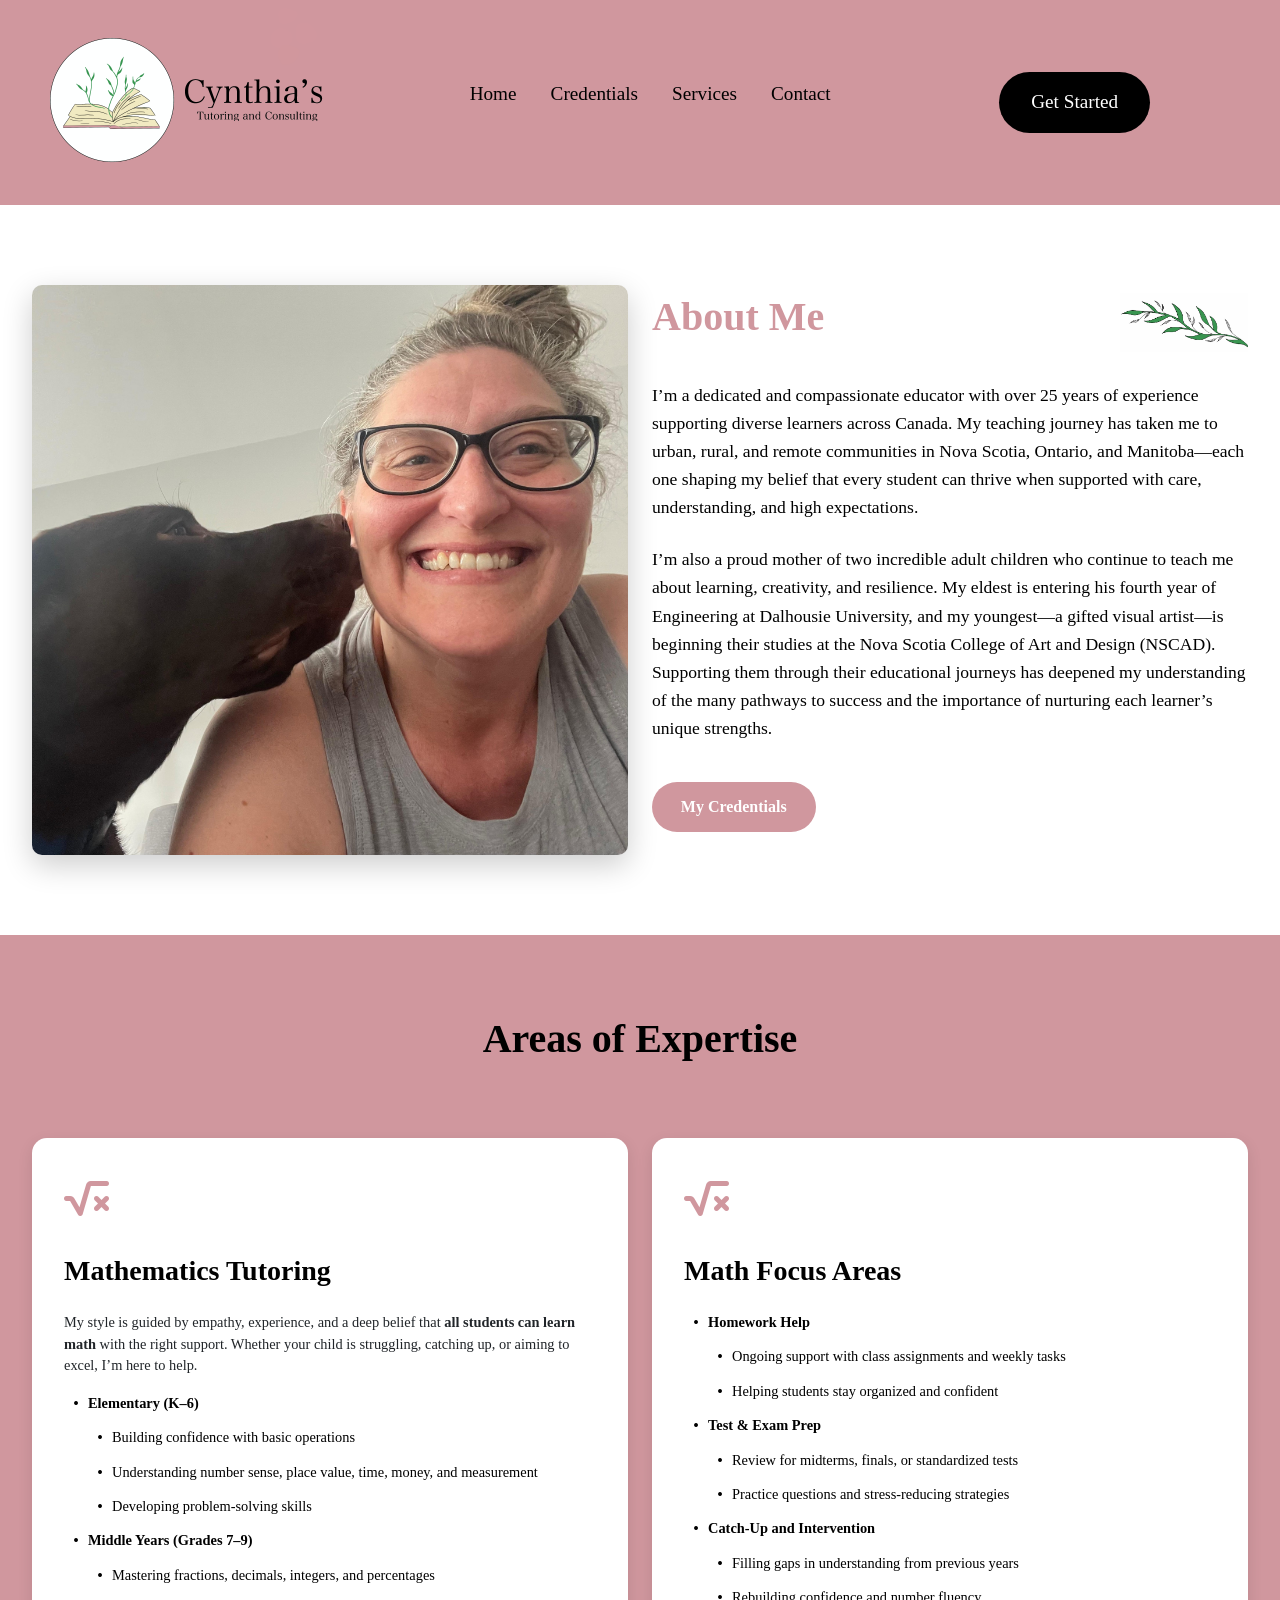
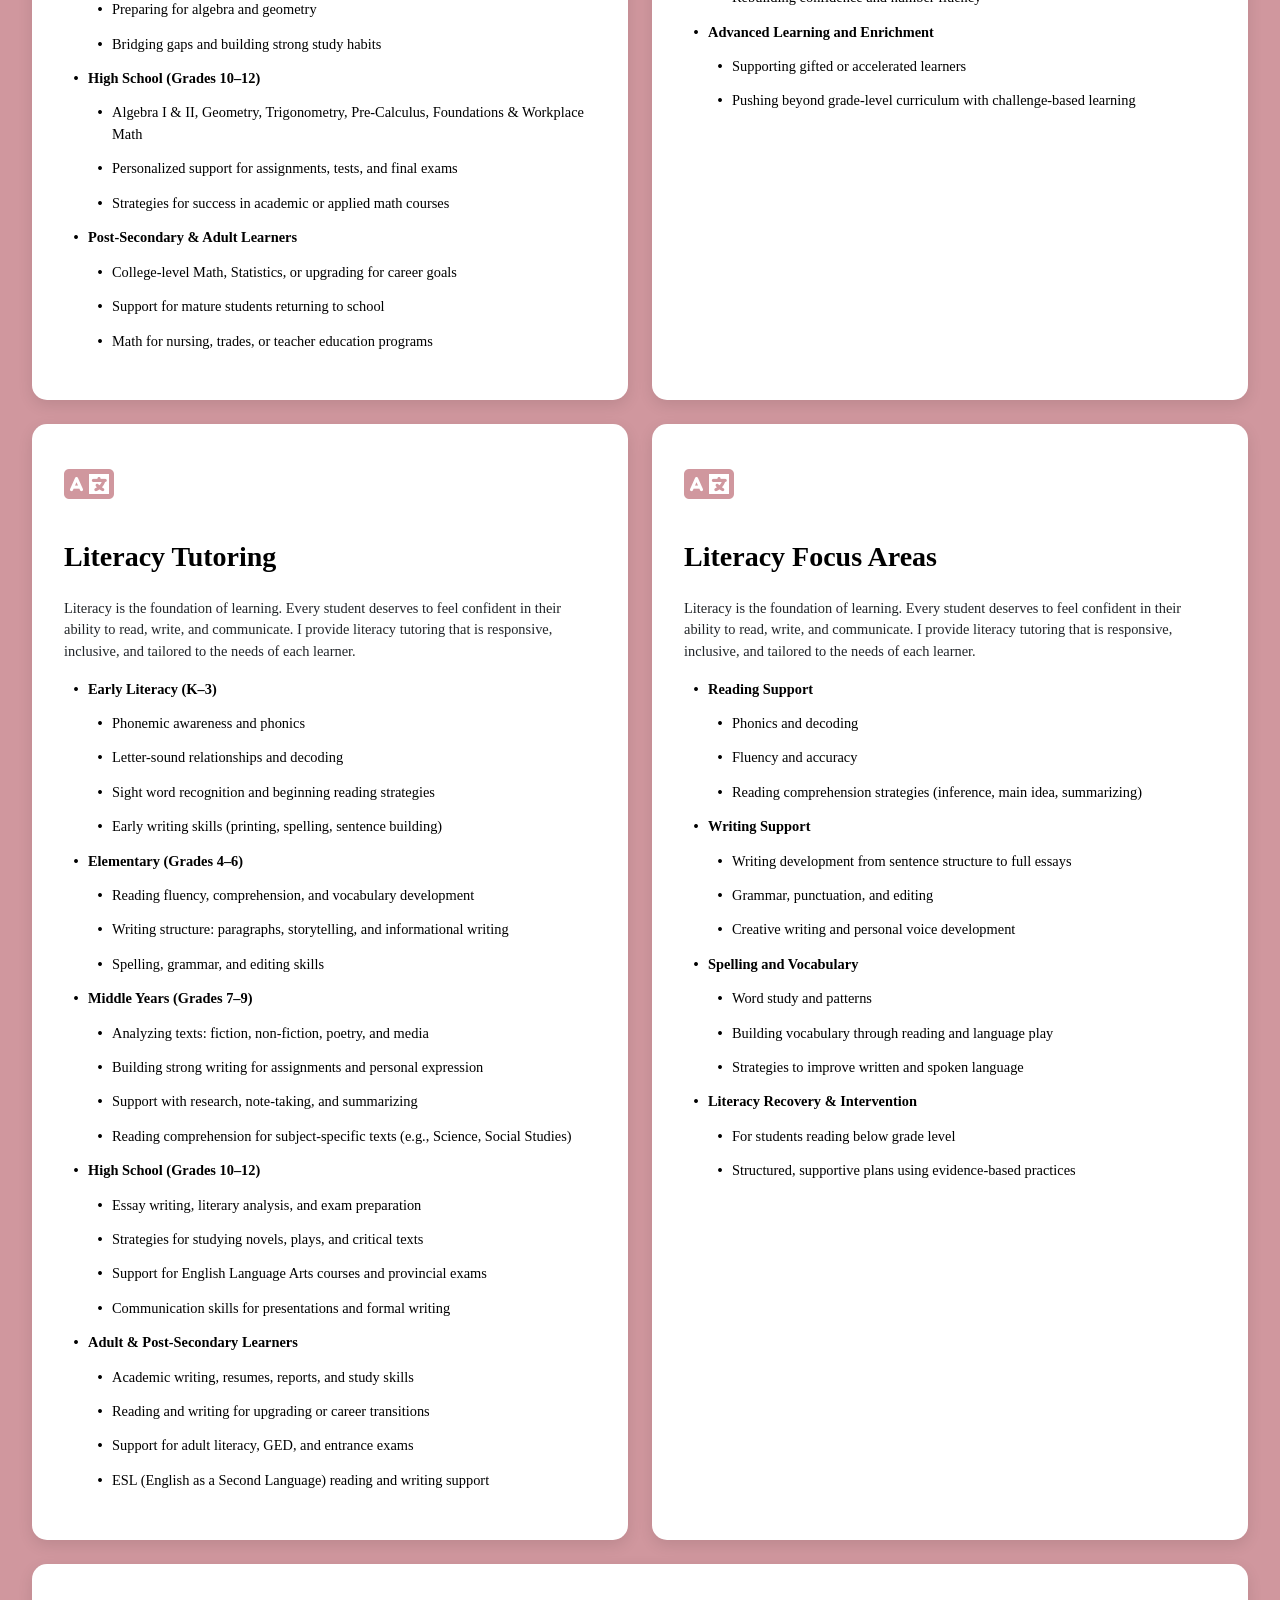
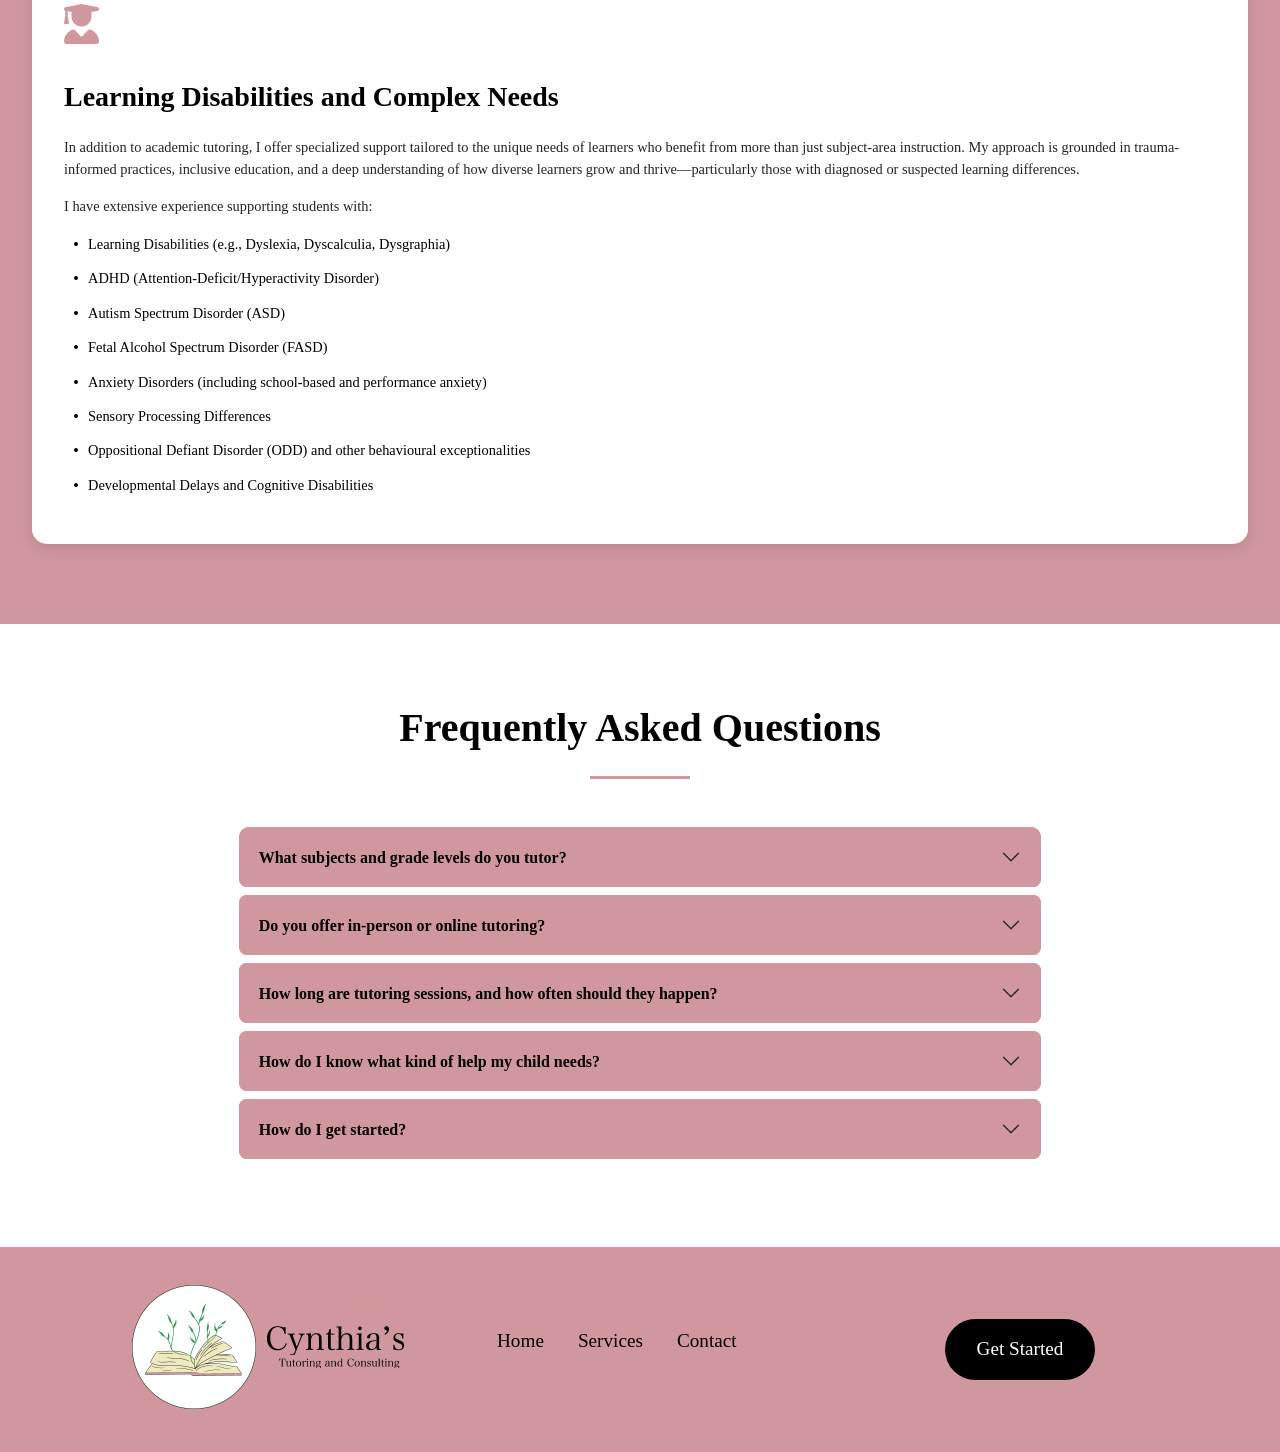
==== index.html @ 52b64277 "changed form" ====
<!DOCTYPE html> 
<html lang="en">
<head>
  <meta charset="UTF-8">
  <meta name="viewport" content="width=device-width, initial-scale=1.0">
  <title>Cynthia's Tutoring & Consulting</title>
  <link rel="icon" type="image/x-icon" href="images/favicon.ico">

  <!-- External CSS-->
  <link rel="stylesheet" href="styles.css">

  <!-- Bootstrap CSS -->
  <link href="https://cdn.jsdelivr.net/npm/bootstrap@5.3.3/dist/css/bootstrap.min.css" rel="stylesheet" integrity="sha384-QWTKZyjpPEjISv5WaRU9OFeRpok6YctnYmDr5pNlyT2bRjXh0JMhjY6hW+ALEwIH" crossorigin="anonymous">

  <!-- Font Awesome for icons -->
  <link rel="stylesheet" href="https://cdnjs.cloudflare.com/ajax/libs/font-awesome/6.4.0/css/all.min.css">

  <!-- Bootstrap JS -->
  <script src="https://cdn.jsdelivr.net/npm/bootstrap@5.3.3/dist/js/bootstrap.bundle.min.js" integrity="sha384-YvpcrYf0tY3lHB60NNkmXc5s9fDVZLESaAA55NDzOxhy9GkcIdslK1eN7N6jIeHz" crossorigin="anonymous"></script>

  <link rel="stylesheet" href="https://cdnjs.cloudflare.com/ajax/libs/font-awesome/6.4.0/css/all.min.css">
</head>

<body>
  
  <div id="page-container">

    <!-- Everything except for footer -->
    <div id="content-wrap">

      <!-- Header-->
       <header class="header">
        <div class="row" style="display: flex; align-items: center; justify-content: space-between;">
          <div class="col-4">
            <a href="index.html"><img src="images/logo.jpg" alt="Cynthia's Tutoring & Consulting Logo" class="logo"></a>
          </div>
          <div class="col-4 navbar">
            <nav>
              <ul class="nav-links">
                <li><a href="index.html">Home</a></li>
                <li><a href="credentials.html">Credentials</a></li>
                <li><a href="services.html">Services</a></li>
                <li><a href="contact.html">Contact</a></li>
              </ul>
            </nav>
          </div>
          <div class="col-4 header-button-container">
            <button class="header-button" data-bs-toggle="modal" data-bs-target="#contactModal">Get Started</button>
          </div>
        </div>
       </header>

      <!-- Mobile Header -->
      <header class="mobile-header">
        <div class="row">
          <div class="col-4">
            <a href="index.html"><img src="images/logo.jpg" alt="Cynthia's Tutoring & Consulting Logo" class="logo"></a>
          </div>
          <div class="col-8">
            <button class="mobile-menu-button" id="mobileMenuButton">
              <i class="fas fa-bars"></i>
            </button>
          </div>
        
          <div class="mobile-dropdown" id="mobileDropdown">
            <ul class="mobile-nav-links">
              <li><a href="index.html">Home</a></li>
              <li><a href="credentials.html">Credentials</a></li>
              <li><a href="services.html">Services</a></li>
              <li><a href="contact.html">Contact</a></li>
            </ul>
            <button class="mobile-get-started" data-bs-toggle="modal" data-bs-target="#contactModal">Get Started</button>
          </div>
      </header>

      <!-- Main Content -->
        <div id="about-bookmark" class="row about-us align-items-center">
          <div class="col-lg-6 col-md-12 align-items-center">
            <img src="images/cynthia-selfie.jpg" alt="Picture of Cynthia" class="about-image img-fluid">
          </div>
          <div class="col-lg-6 col-md-12 about-content">
            <h1 class="leaf-header">About Me<img src="images/leaf.jpg" alt="leaf" class="leaf-image"></h1>
            <p class="about-text">I’m a dedicated and compassionate educator with over 25 years of experience supporting diverse learners across Canada. My teaching journey has taken me to urban, rural, and remote communities in Nova Scotia, Ontario, and Manitoba—each one shaping my belief that every student can thrive when supported with care, understanding, and high expectations.</p>
            <p class="about-text">I’m also a proud mother of two incredible adult children who continue to teach me about learning, creativity, and resilience. My eldest is entering his fourth year of Engineering at Dalhousie University, and my youngest—a gifted visual artist—is beginning their studies at the Nova Scotia College of Art and Design (NSCAD). Supporting them through their educational journeys has deepened my understanding of the many pathways to success and the importance of nurturing each learner’s unique strengths.</p>
            <button id="aboutButton" class="about-button">My Credentials</button>
          </div>
        </div>

        <!-- Areas of Expertise -->
        <div class="row expertise-section">
          <div class="col-12 text-center">
            <h2 class="section-title">Areas of Expertise</h2>
            <div class="divider mx-auto"></div>
          </div>
          
          <div class="col-md-6 mb-4">
            <div class="expertise-card">
              <div class="expertise-icon">
                <i class="fas fa-square-root-alt"></i>
              </div>
              <h3>Mathematics Tutoring</h3>
              <p>My style is guided by empathy, experience, and a deep belief that <span style="font-weight: bold;">all students can learn math</span> with the right support. Whether your child is struggling, catching up, or aiming to excel, I’m here to help.</p>
              <ul>
                <li style="font-weight: bold;">Elementary (K–6)</li>
                  <ul>
                    <li>Building confidence with basic operations</li>
                    <li>Understanding number sense, place value, time, money, and measurement</li>
                    <li>Developing problem-solving skills</li>
                  </ul>
                <li style="font-weight: bold;">Middle Years (Grades 7–9)</li>
                  <ul>
                    <li>Mastering fractions, decimals, integers, and percentages</li>  
                    <li>Preparing for algebra and geometry</li>  
                    <li>Bridging gaps and building strong study habits</li> 
                  </ul>
                <li style="font-weight: bold;">High School (Grades 10–12)</li>
                  <ul>
                    <li>Algebra I & II, Geometry, Trigonometry, Pre-Calculus, Foundations & Workplace Math</li>  
                    <li>Personalized support for assignments, tests, and final exams</li>  
                    <li>Strategies for success in academic or applied math courses</li>  
                  </ul>
                <li style="font-weight: bold;">Post-Secondary & Adult Learners</li>
                  <ul>
                    <li>College-level Math, Statistics, or upgrading for career goals</li>  
                    <li>Support for mature students returning to school</li>  
                    <li>Math for nursing, trades, or teacher education programs</li>  
                  </ul>
              </ul>
            </div>
          </div>

          <div class="col-md-6 mb-4">
            <div class="expertise-card">
              <div class="expertise-icon">
                <i class="fas fa-square-root-alt"></i>
              </div>
              <h3>Math Focus Areas</h3>
              <ul>
                <li style="font-weight: bold;">Homework Help</li>
                  <ul>
                    <li>Ongoing support with class assignments and weekly tasks</li>
                    <li>Helping students stay organized and confident</li>
                  </ul>
                <li style="font-weight: bold;">Test & Exam Prep</li>
                  <ul>
                    <li>Review for midterms, finals, or standardized tests</li>
                    <li>Practice questions and stress-reducing strategies</li>
                  </ul>
                <li style="font-weight: bold;">Catch-Up and Intervention</li>
                  <ul>
                    <li>Filling gaps in understanding from previous years</li>
                    <li>Rebuilding confidence and number fluency</li>
                  </ul>
                <li style="font-weight: bold;">Advanced Learning and Enrichment</li>
                  <ul>
                    <li>Supporting gifted or accelerated learners</li>
                    <li>Pushing beyond grade-level curriculum with challenge-based learning</li>
                  </ul>
              </ul>
            </div>
          </div>
          
          <div class="col-md-6 mb-4">
            <div class="expertise-card">
              <div class="expertise-icon">
                <i class="fas fa-language"></i>
              </div>
              <h3>Literacy Tutoring</h3>
              <p>Literacy is the foundation of learning.  Every student deserves to feel confident in their ability to read, write, and communicate. I provide literacy tutoring that is responsive, inclusive, and tailored to the needs of each learner.</p>
              <ul>
                <li style="font-weight: bold;">Early Literacy (K–3)</li>
                  <ul>
                    <li>Phonemic awareness and phonics</li>
                    <li>Letter-sound relationships and decoding</li>
                    <li>Sight word recognition and beginning reading strategies</li>
                    <li>Early writing skills (printing, spelling, sentence building)</li>
                  </ul>
                
                <li style="font-weight: bold;">Elementary (Grades 4–6)</li>
                  <ul>
                    <li>Reading fluency, comprehension, and vocabulary development</li>
                    <li>Writing structure: paragraphs, storytelling, and informational writing</li>
                    <li>Spelling, grammar, and editing skills</li>
                  </ul>
                
                <li style="font-weight: bold;">Middle Years (Grades 7–9)</li>
                  <ul>
                    <li>Analyzing texts: fiction, non-fiction, poetry, and media</li>
                    <li>Building strong writing for assignments and personal expression</li>
                    <li>Support with research, note-taking, and summarizing</li>
                    <li>Reading comprehension for subject-specific texts (e.g., Science, Social Studies)</li>
                  </ul>
                
                <li style="font-weight: bold;">High School (Grades 10–12)</li>
                  <ul>
                    <li>Essay writing, literary analysis, and exam preparation</li>
                    <li>Strategies for studying novels, plays, and critical texts</li>
                    <li>Support for English Language Arts courses and provincial exams</li>
                    <li>Communication skills for presentations and formal writing</li>
                  </ul>
                
                <li style="font-weight: bold;">Adult & Post-Secondary Learners</li>
                  <ul>
                    <li>Academic writing, resumes, reports, and study skills</li>
                    <li>Reading and writing for upgrading or career transitions</li>
                    <li>Support for adult literacy, GED, and entrance exams</li>
                    <li>ESL (English as a Second Language) reading and writing support</li>
                  </ul>
              </ul>
            </div>
          </div>

          <div class="col-md-6 mb-4">
            <div class="expertise-card">
              <div class="expertise-icon">
                <i class="fas fa-language"></i>
              </div>
              <h3>Literacy Focus Areas</h3>
              <p>Literacy is the foundation of learning.  Every student deserves to feel confident in their ability to read, write, and communicate. I provide literacy tutoring that is responsive, inclusive, and tailored to the needs of each learner.</p>
              <ul>
                <li style="font-weight: bold;">Reading Support</li>
                <ul>
                  <li>Phonics and decoding</li>
                  <li>Fluency and accuracy</li>
                  <li>Reading comprehension strategies (inference, main idea, summarizing)</li>
                </ul>
                
                <li style="font-weight: bold;">Writing Support</li>
                <ul>
                  <li>Writing development from sentence structure to full essays</li>
                  <li>Grammar, punctuation, and editing</li>
                  <li>Creative writing and personal voice development</li>
                </ul>
                
                <li style="font-weight: bold;">Spelling and Vocabulary</li>
                <ul>
                  <li>Word study and patterns</li>
                  <li>Building vocabulary through reading and language play</li>
                  <li>Strategies to improve written and spoken language</li>
                </ul>
                
                <li style="font-weight: bold;">Literacy Recovery & Intervention</li>
                <ul>
                  <li>For students reading below grade level</li>
                  <li>Structured, supportive plans using evidence-based practices</li>
                </ul>
              </ul>
            </div>
          </div>
          
          <div class="col-12">
            <div class="expertise-card">
              <div class="expertise-icon">
                <i class="fas fa-user-graduate"></i>
              </div>
              <h3>Learning Disabilities and Complex Needs</h3>
              <p>In addition to academic tutoring, I offer specialized support tailored to the unique needs of learners who benefit from more than just subject-area instruction. My approach is grounded in trauma-informed practices, inclusive education, and a deep understanding of how diverse learners grow and thrive—particularly those with diagnosed or suspected learning differences.</p>
              <p>I have extensive experience supporting students with:</p>
              <ul>
                <li>Learning Disabilities (e.g., Dyslexia, Dyscalculia, Dysgraphia)</li>
                <li>ADHD (Attention-Deficit/Hyperactivity Disorder)</li>
                <li>Autism Spectrum Disorder (ASD)</li>
                <li>Fetal Alcohol Spectrum Disorder (FASD)</li>
                <li>Anxiety Disorders (including school-based and performance anxiety)</li>
                <li>Sensory Processing Differences</li>
                <li>Oppositional Defiant Disorder (ODD) and other behavioural exceptionalities</li>
                <li>Developmental Delays and Cognitive Disabilities</li>
              </ul>
            </div>
          </div>
        </div>

        <!-- Testimonials Section 
        <div class="row testimonials-section">
          <div class="col-12 text-center">
            <h2 class="section-title">What My Students Say</h2>
            <div class="divider mx-auto"></div>
          </div>
          
          <div class="col-12" style="height: auto; margin: auto;">
            <div class="testimonial-card">
              <div class="testimonial-content">
                <i class="fas fa-quote-left quote-icon"></i>
                <p class="testimonial-text">Cynthia broke things down in a way that finally made sense to me. She also provided me many valuable study strategies.</p>
                <i class="fas fa-quote-right quote-icon"></i>
              </div>
              <div class="testimonial-author">
                <h5>Connor Hill</h5>
                <p class="author-title">Former High School Student</p>
                <div class="rating">
                  <i class="fas fa-star"></i>
                  <i class="fas fa-star"></i>
                  <i class="fas fa-star"></i>
                  <i class="fas fa-star"></i>
                  <i class="fas fa-star"></i>
                </div>
              </div>
            </div>
          </div> -->
          
          <!-- Commenting out other testimonials for now
          <div class="col-md-4 mb-4">
            <div class="testimonial-card">
              <div class="testimonial-content">
                <i class="fas fa-quote-left quote-icon"></i>
                <p class="testimonial-text">insert testimony</p>
                <i class="fas fa-quote-right quote-icon"></i>
              </div>
              <div class="testimonial-author">
                <h5>Insert name</h5>
                <p class="author-title">Insert Grade</p>
                <div class="rating">
                  <i class="fas fa-star"></i>
                  <i class="fas fa-star"></i>
                  <i class="fas fa-star"></i>
                  <i class="fas fa-star"></i>
                  <i class="fas fa-star"></i>
                </div>
              </div>
            </div>
          </div>
          
          <div class="col-md-4 mb-4">
            <div class="testimonial-card">
              <div class="testimonial-content">
                <i class="fas fa-quote-left quote-icon"></i>
                <p class="testimonial-text">insert testimony</p>
                <i class="fas fa-quote-right quote-icon"></i>
              </div>
              <div class="testimonial-author">
                <h5>insert name</h5>
                <p class="author-title">insert grade</p>
                <div class="rating">
                  <i class="fas fa-star"></i>
                  <i class="fas fa-star"></i>
                  <i class="fas fa-star"></i>
                  <i class="fas fa-star"></i>
                  <i class="fas fa-star-half-alt"></i>
                </div>
              </div>
            </div>
          </div> -->
        </div>

        <div class="row faq-section">
          <div class="col-12 text-center">
            <h2 class="section-title">Frequently Asked Questions</h2>
            <div class="divider mx-auto"></div>
          </div>
          
          <div class="col-md-8 mx-auto">
            <div class="accordion" id="faqAccordion">

              <div class="accordion-item">
                <h2 class="accordion-header" id="headingOne">
                  <button class="accordion-button collapsed" type="button" data-bs-toggle="collapse" data-bs-target="#collapseOne" aria-expanded="false" aria-controls="collapseOne">
                    What subjects and grade levels do you tutor?
                  </button>
                </h2>
                <div id="collapseOne" class="accordion-collapse collapse" aria-labelledby="headingOne" data-bs-parent="#faqAccordion">
                  <div class="accordion-body">
                    I provide tutoring in math and literacy for students from Kindergarten through Grade 12, as well as support for adult learners. I also offer early literacy intervention, post-secondary academic support, and enrichment for advanced students.
                  </div>
                </div>
              </div>
              
             
              <div class="accordion-item">
                <h2 class="accordion-header" id="headingTwo">
                  <button class="accordion-button collapsed" type="button" data-bs-toggle="collapse" data-bs-target="#collapseTwo" aria-expanded="false" aria-controls="collapseTwo">
                    Do you offer in-person or online tutoring?
                  </button>
                </h2>
                <div id="collapseTwo" class="accordion-collapse collapse" aria-labelledby="headingTwo" data-bs-parent="#faqAccordion">
                  <div class="accordion-body">
                    Both! Online sessions are available to all learners, regardless of location. In-person tutoring may be available depending on your location—please contact me to discuss availability.
                  </div>
                </div>
              </div>

              <div class="accordion-item">
                <h2 class="accordion-header" id="headingThree">
                  <button class="accordion-button collapsed" type="button" data-bs-toggle="collapse" data-bs-target="#collapseThree" aria-expanded="false" aria-controls="collapseThree">
                    How long are tutoring sessions, and how often should they happen?
                  </button>
                </h2>
                <div id="collapseThree" class="accordion-collapse collapse" aria-labelledby="headingThree" data-bs-parent="#faqAccordion">
                  <div class="accordion-body">
                    Sessions are typically 45–60 minutes, depending on the age and needs of the student. Most students benefit from 1–2 sessions per week. I’ll work with you to find a schedule that fits your goals.
                  </div>
                </div>
              </div>
              
              <div class="accordion-item">
                <h2 class="accordion-header" id="headingFour">
                  <button class="accordion-button collapsed" type="button" data-bs-toggle="collapse" data-bs-target="#collapseFour" aria-expanded="false" aria-controls="collapseFour">
                    How do I know what kind of help my child needs?
                  </button>
                </h2>
                <div id="collapseFour" class="accordion-collapse collapse" aria-labelledby="headingFour" data-bs-parent="#faqAccordion">
                  <div class="accordion-body">
                    I offer optional math and literacy assessments to identify strengths, challenges, and guide instruction. I also review psycho-educational assessments, report cards, and teacher feedback to create personalized learning plans.
                  </div>
                </div>
              </div>

              <div class="accordion-item">
                <h2 class="accordion-header" id="headingFive">
                  <button class="accordion-button collapsed" type="button" data-bs-toggle="collapse" data-bs-target="#collapseFive" aria-expanded="false" aria-controls="collapseFive">
                    How do I get started?
                  </button>
                </h2>
                <div id="collapseFive" class="accordion-collapse collapse" aria-labelledby="headingFive" data-bs-parent="#faqAccordion">
                  <div class="accordion-body">
                    You can contact me through the [Contact Me] page to book a free consultation. We’ll discuss your child’s needs, goals, and the best path forward. From there, we can arrange sessions and any assessments you’d like.
                </div>
              </div>
            </div>
          </div>
        </div> 
      

    </div>
  </div>

  <!-- Footer -->
  <footer class="footer">
    <div class="container">
      <div class="row" style="display: flex; align-items: center; justify-content: space-between;">
          <div class="col-4">
            <a href="index.html"><img src="images/logo.jpg" alt="Cynthia's Tutoring & Consulting Logo" class="logo"></a>
          </div>
          <div class="col-4 navbar">
            <nav>
              <ul class="nav-links">
                <li><a href="index.html">Home</a></li>
                <li><a href="services.html">Services</a></li>
                <li><a href="contact.html">Contact</a></li>
              </ul>
            </nav>
          </div>
          <div class="col-4 header-button-container">
            <button class="header-button" data-bs-toggle="modal" data-bs-target="#contactModal">Get Started</button>
          </div>
        </div>
    </div>
  </footer>

  <!-- Mobile Footer -->
  <footer class="mobile-footer">
    <div class="row">
      <div class="col-6">
        <img src="images/logo.jpg" alt="Cynthia's Tutoring & Consulting Logo" class="logo">
      </div>
      <div class="col-6 mobile-footer-button-container">
        <button class="mobile-get-started" data-bs-toggle="modal" data-bs-target="#contactModal">Get Started</button>
      </div>
  </footer>
  
  <!-- Modal Form -->
  <div class="modal fade" id="contactModal" tabindex="-1" aria-hidden="true">
    <div class="modal-dialog modal-dialog-centered">
      <div class="modal-content">
        <div class="modal-header">
          <h2 class="modal-title">Get Started Today</h2>
          <button type="button" class="btn-close" data-bs-dismiss="modal" aria-label="Close"></button>
        </div>
        <div class="modal-body">
          <form id="modalContactForm" action="https://formspree.io/f/xanbbvee" method="POST">
            
            <input type="hidden" name="_replyto" value="cynthcomeau@gmail.com">
            <input type="hidden" name="_subject" value="New Tutoring Request">
            
            <div class="form-group mb-4">
              <label class="form-label visible-label">Full Name*</label>
              <input type="text" class="form-control" name="name" required>
            </div>
            
            <div class="form-group mb-4">
              <label class="form-label visible-label">Email*</label>
              <input type="email" class="form-control" name="email" required>
            </div>
            
            <div class="form-group mb-4">
              <label class="form-label visible-label">Phone</label>
              <input type="tel" class="form-control" name="phone">
            </div>
            
            <div class="form-group mb-4">
              <label class="form-label visible-label">Brief Description About Yourself</label>
              <textarea class="form-control" name="message" rows="4"></textarea>
            </div>
            
            <input type="text" name="_gotcha" style="display:none">
            
            <div class="d-grid">
              <button type="submit" class="btn submit-btn">
                <span class="submit-text" style="color: white;">Send Request</span>
                <span class="spinner-border spinner-border-sm d-none" role="status"></span>
              </button>
            </div>
          </form>
        </div>
      </div>
    </div>
  </div>

  <script>
    document.getElementById('modalContactForm').addEventListener('submit', async function(e) {
      e.preventDefault();
      const form = e.target;
      const submitBtn = form.querySelector('button[type="submit"]');
      const submitText = submitBtn.querySelector('.submit-text');
      const spinner = submitBtn.querySelector('.spinner-border');
      
      submitText.textContent = 'Sending...';
      spinner.classList.remove('d-none');
      submitBtn.disabled = true;
      
      try {
        const response = await fetch(form.action, {
          method: 'POST',
          body: new FormData(form),
          headers: { 'Accept': 'application/json' }
        });
        
        if (response.ok) {
          // Success message
          form.innerHTML = `
            <div class="text-center py-4" style="color: white;">
              <i class="fas fa-check-circle mb-3" style="font-size: 3rem;"></i>
              <h3>Thank You!</h3>
              <p>Your request has been sent to Cynthia. You'll receive a response within 24 hours.</p>
              <button class="success-close-btn mt-3" data-bs-dismiss="modal">
                Close
              </button>
            </div>
          `;
          // Optional: Track conversion
          if (typeof gtag !== 'undefined') {
            gtag('event', 'conversion', {'send_to': 'AW-YOUR_GOOGLE_ADS_ID'});
          }
        } else {
          throw new Error('Form submission failed');
        }
      } catch (error) {
        form.innerHTML = `
          <div class="alert alert-danger">
            <i class="fas fa-exclamation-triangle me-2"></i>
            Message failed to send. Please email directly to:
            <a href="mailto:alexanderwhiting@icloud.com">alexanderwhiting@icloud.com</a>
          </div>
          <button class="btn btn-secondary mt-3" onclick="location.reload()">Try Again</button>
        `;
      } finally {
        submitText.textContent = 'Send Request';
        spinner.classList.add('d-none');
        submitBtn.disabled = false;
      }
    });

    // Reset form when modal closes
    document.getElementById('contactModal').addEventListener('hidden.bs.modal', function() {
      const form = document.getElementById('modalContactForm');
      if (form) form.reset();
    });
  </script>

  <script>
    document.getElementById('aboutButton').addEventListener('click', function() {
      window.location.href = 'credentials.html';
    });
  </script>

   <script>
    // Mobile menu toggle functionality
    document.getElementById('mobileMenuButton').addEventListener('click', function() {
      const dropdown = document.getElementById('mobileDropdown');
      dropdown.classList.toggle('active');
      
      // Toggle between hamburger and close icon
      const icon = this.querySelector('i');
      if (dropdown.classList.contains('active')) {
        icon.classList.remove('fa-bars');
        icon.classList.add('fa-times');
      } else {
        icon.classList.remove('fa-times');
        icon.classList.add('fa-bars');
      }
    });
    
    // Close dropdown when clicking outside
    document.addEventListener('click', function(event) {
      const dropdown = document.getElementById('mobileDropdown');
      const menuButton = document.getElementById('mobileMenuButton');
      
      if (!menuButton.contains(event.target) && !dropdown.contains(event.target)) {
        dropdown.classList.remove('active');
        const icon = menuButton.querySelector('i');
        icon.classList.remove('fa-times');
        icon.classList.add('fa-bars');
      }
    });
  </script>

</body>
</html>
---- styles.css ----
* {
  font-family: 'Montserrat';
}

:root {
  --primary-color: #d0979e;
  --secondary-color: black;
  --accent-color: #FFFFFF;
}

.header {
  background-color: var(--primary-color);
}

.logo {
  height: 205px;
  width: 295px;
  margin-left: 2.5rem;
}

.navbar {
  vertical-align: middle;
  display: flex;
  justify-content: space-between;
  align-items: center;
  padding: 20px;
}

.nav-links a{
  text-decoration: none;
  color: var(--secondary-color);
  font-size: 1.2rem;
}

.nav-links a:hover {
  text-decoration: underline;

}

.nav-links li{
  display: inline;
  margin: 0 15px;
}

.header-button-container {
  vertical-align: middle;
  display: flex;
  justify-content: center;
  align-items: center;
}

.header-button {
  border: none;
  background-color: var(--secondary-color);
  color: white;
  border-radius: 2rem;
  border-color: var(--primary-color);
  padding: 1rem 2rem;
  font-size: 1.2rem;
  transition: all 0.3s ease;
}

.header-button:hover {
  transform: translateY(-7px);
  box-shadow: 0 2px 2px rgba(31, 85, 42, 1);
}

.about-us {
  background-color: var(--accent-color);
}

.about-us h1 {
  color: var(--primary-color);
  padding-bottom: 2rem;
  font-weight: bold;
}


.services {
  margin: 5rem;
  padding: 10rem;
  background-color: var(--primary-color);
}

.services-header {
  color: var(--primary-color);
  vertical-align: middle;
  display: flex;
  font-size: 4rem;
  padding: 5rem 5rem 2rem 5rem;
}

.testimonials {
  color: var(--secondary-color);
  margin: 0 auto;
  justify-content: center;
}

.footer {
  background-color: var(--primary-color); 
  display: block;
}

.services-page-header {
  background-color: var(--accent-color); 
}

.services-page-header::after {
  content: '';
  display: block;
  height: 2px;
  width: 50%;
  background-color: var(--primary-color);
  margin-top: 1rem;
  margin-left: 5rem;
}

.contact-info {
  background-color: white;
  padding-bottom: 4rem;
}

.contact-header {
  color: var(--primary-color);
  text-align: center;
  margin: auto auto 5rem auto;;
  font-size: 4rem;
  padding-top: 5rem;
}

.contact-header::after {
  content: '';
  display: block;
  height: 2px;
  width: 30%;
  background-color: var(--primary-color);
  margin-top: 1rem;
  margin-left: auto;
  margin-right: auto;
}

.contact-card {
  background-color: var(--accent-color);
  border-radius: 15px;
  padding: 2.5rem;
  margin: 1.5rem;
  box-shadow: 0 8px 20px rgba(0,0,0,0.15);
  text-align: center;
  height: 100%;
  transition: transform 0.3s ease;
}

.contact-card:hover {
  transform: translateY(-5px);
}

.icon-container {
  background: black;
  width: 80px;
  height: 80px;
  border-radius: 50%;
  display: flex;
  align-items: center;
  justify-content: center;
  margin-bottom: 1.5rem;
}

.contact-icon {
  font-size: 2.5rem;
  color: var(--primary-color);
}

.card-title {
  font-weight: 700;
  margin-bottom: 1rem;
  color: black;
  font-size: 1.5rem;
}

.card-text {
  color: black;
  font-size: 1.1rem;
  margin-bottom: 2rem;
}

.contact-btn {
  background-color: var(--secondary-color);
  color: var(--primary-color);
  padding: 0.8rem 1.8rem;
  border-radius: 50px;
  text-decoration: none;
  font-weight: 600;
  display: inline-flex;
  align-items: center;
  transition: all 0.3s ease;
  margin-top: auto;
}

.contact-btn:hover {
  transform: scale(1.05);
  box-shadow: 0 5px 15px rgba(255, 215, 97, 0.3);
}

@media (max-width: 768px) {
  .contact-header {
    font-size: 2.5rem;
  }
  
  .contact-card {
    padding: 1.5rem;
    margin: 1rem 0;
  }
  
  .icon-container {
    width: 70px;
    height: 70px;
  }

  .row.justify-content-center {
    row-gap: 2rem;
  }
}

.services-section {
  padding: 4rem 0;
}

.services-subheadings {
  color: var(--primary-color);
  font-size: 2.5rem;
  font-weight: 700;
  padding: 2rem 5rem;
}

.divider {
  height: 3px;
  width: 100px;
  background-color: var(--primary-color);
  margin: 1rem 5rem;
}

.service-card {
  background: var(--primary-color); 
  border-radius: 15px;
  padding: 2rem;
  height: 100%;
  transition: all 0.3s ease;
  border: 1px solid rgba(255, 215, 97, 0.3);
  box-shadow: 0 5px 15px rgba(0,0,0,0.1);
}

.service-card:hover {
  transform: translateY(-5px);
  border-color: var(--secondary-color); 
  box-shadow: 0 8px 25px rgba(0,0,0,0.2);
}

.service-icon {
  width: 70px;
  height: 70px;
  border-radius: 50%;
  display: flex;
  align-items: center;
  justify-content: center;
  margin: 0 auto 1.5rem;
  font-size: 1.8rem;
  background: rgba(45, 62, 80, 0.3); 
  color: var(--secondary-color); 
  border: 2px solid var(--secondary-color);
}


.service-card h3 {
  color: white;
  font-size: 1.5rem;
  margin-bottom: 1.5rem;
  text-align: center;
}

.service-card ul {
  color: rgba(255, 255, 255, 0.9); 
  padding-left: 1.5rem;
}

.service-card li {
  margin-bottom: 0.8rem;
  position: relative;
}

.service-card li::before {
  content: "•";
  color: var(--secondary-color); 
  font-weight: bold;
  position: absolute;
  left: -1em;
}

@media (max-width: 768px) {
  .services-subheadings {
    font-size: 2rem;
    padding: 2rem;
  }
  
  .divider {
    margin: 1rem 2rem;
  }
  
  .service-card {
    padding: 1.5rem;
  }
}

/* Testimonials Section */
.testimonials-section {
  background-color: var(--primary-color);
  padding: 5rem 2rem;
}

.section-title {
  font-weight: bold;
  margin-bottom: 1.5rem;
  font-size: 2.5rem;
}

.testimonial-card {
  background-color: var(--accent-color);
  border-radius: 15px;
  padding: 2rem;
  height: 100%;
  transition: transform 0.3s ease;
  box-shadow: 0 5px 15px rgba(0,0,0,0.1);
}

.testimonial-card:hover {
  transform: translateY(-10px);
}

.testimonial-content {
  position: relative;
  margin-bottom: 1.5rem;
}

.quote-icon {
  color: var(--secondary-color);
  opacity: 0.3;
  font-size: 1.5rem;
}

.testimonial-text {
  color: white;
  font-style: italic;
  padding: 0 1.5rem;
  margin: 1rem 0;
  font-size: 1.1rem;
}

.testimonial-author h5 {
  color: var(--secondary-color);
  font-weight: bold;
  margin-bottom: 0.3rem;
}

.author-title {
  color: rgba(255,255,255,0.7);
  font-size: 0.9rem;
  margin-bottom: 0.5rem;
}

.rating {
  color: var(--secondary-color);
}

/* FAQ Section */
/* FAQ Section Enhancements */
.faq-section {
  background-color: var(--accent-color);
  padding: 5rem 2rem;
}

.faq-section .accordion {
  border-radius: 10px;
  overflow: hidden;
}

.faq-section .accordion-item {
  background-color: var(--primary-color);
  border: none;
  margin-bottom: 0.5rem;
  border-radius: 8px !important;
}

.faq-section .accordion-button {
  background-color: var(--primary-color);
  color: var(--secondary-color);
  font-weight: bold;
  padding: 1.25rem;
  border-radius: 8px !important;
}

.faq-section .accordion-button:not(.collapsed) {
  background-color: rgba(255, 215, 97, 0.1);
  color: var(--secondary-color);
  box-shadow: none;
}

.faq-section .accordion-button:focus {
  box-shadow: none;
  border-color: var(--secondary-color);
}

.faq-section .accordion-button::after {
  color: black;
}

.faq-section .accordion-body {
  background-color: rgba(255, 255, 255, 0.9);
  color: black;
  padding: 1.25rem;
  border-radius: 0 0 8px 8px;
}

/* Responsive adjustments */
@media (max-width: 768px) {
  .testimonials-section, .faq-section {
    padding: 3rem 1rem;
  }
  
  .section-title {
    font-size: 2rem;
  }
  
  .testimonial-card {
    padding: 1.5rem;
  }
}

.about-us {
  background-color: var(--accent-color);
  padding: 5rem 2rem;
}

.about-image {
  height: 100%;
  width: 100%;
  object-fit: cover;
  border-radius: 10px;
  box-shadow: 0 10px 30px rgba(0,0,0,0.2);
}

.about-content {
  padding: 0 3rem;
}

.about-text {
  color: black;
  margin-bottom: 1.5rem;
  font-size: 1.1rem;
  line-height: 1.6;
}

.about-button {
  background-color: var(--primary-color);
  color: white;
  border: none;
  border-radius: 2rem;
  padding: 0.8rem 1.8rem;
  font-weight: bold;
  margin: 1rem auto;
  transition: all 0.3s ease;
}

.about-button:hover {
  transform: translateY(-3px);
  box-shadow: 0 2px 2px rgba(208, 151, 158, 0.5);
}

/* Expertise Section */
.expertise-section {
  background-color: var(--primary-color);
  padding: 5rem 2rem;
}

.expertise-card {
  background-color: var(--accent-color);
  border-radius: 15px;
  padding: 2rem;
  height: 100%;
  transition: all 0.3s ease;
  box-shadow: 0 5px 15px rgba(0,0,0,0.1);
  font-size: 0.9rem;
}

.expertise-card:hover {
  transform: translateY(-10px);
  box-shadow: 0 15px 30px rgba(0,0,0,0.2);
}

.expertise-icon {
  font-size: 2.5rem;
  color: var(--primary-color);
  margin-bottom: 1.5rem;
}

.expertise-card h3 {
  color: black;
  margin-bottom: 1.5rem;
  font-weight: bold;
}

.expertise-card ul {
  color: black;
  padding-left: 1.5rem;
}

.expertise-card li {
  margin-bottom: 0.8rem;
  position: relative;
  list-style-type: none;
}

.expertise-card li::before {
  content: "•";
  color: black;
  font-weight: bold;
  position: absolute;
  left: -1em;
}

/* Testimonials Section */
.testimonials-section {
  background-color: var(--accent-color);
  padding: 5rem 2rem;
}

.section-title {
  color: var(--secondary-color);
  font-weight: bold;
  margin-bottom: 1.5rem;
  font-size: 2.5rem;
}

.divider {
  height: 3px;
  width: 100px;
  background-color: var(--primary-color);
  margin-bottom: 3rem;
}

.testimonial-card {
  background-color: var(--primary-color);
  border-radius: 15px;
  padding: 2rem;
  height: 100%;
  transition: transform 0.3s ease;
  box-shadow: 0 5px 15px rgba(0,0,0,0.1);
}

.testimonial-card:hover {
  transform: translateY(-10px);
}

.testimonial-content {
  position: relative;
  margin-bottom: 1.5rem;
}

.quote-icon {
  color: var(--secondary-color);
  opacity: 0.3;
  font-size: 1.5rem;
}

.testimonial-text {
  color: white;
  font-style: italic;
  padding: 0 1.5rem;
  margin: 1rem 0;
  font-size: 1.1rem;
}

.testimonial-author h5 {
  color: var(--secondary-color);
  font-weight: bold;
  margin-bottom: 0.3rem;
}

.author-title {
  color: rgba(255,255,255,0.7);
  font-size: 0.9rem;
  margin-bottom: 0.5rem;
}

.rating {
  color: var(--secondary-color);
}

/* Responsive adjustments */
@media (max-width: 992px) {
  .about-us {
    padding: 3rem 1rem;
    min-height: auto;
  }
  
  .about-content {
    padding: 2rem 0 0 0;
  }
  
  .about-image {
    max-height: 400px;
  }
}

@media (max-width: 768px) {
  .section-title {
    font-size: 2rem;
  }
  
  .testimonials-section, .expertise-section, .faq-section {
    padding: 3rem 1rem;
  }
  
  .testimonial-card, .expertise-card {
    padding: 1.5rem;
  }
}


/* Modal Form Styling */
.modal-content {
  background-color: var(--primary-color);
  border-radius: 15px;
  border: 2px solid var(--secondary-color);
  box-shadow: 0 10px 30px rgba(0,0,0,0.4);
}

.modal-header {
  background-color: var(--primary-color);
  border-bottom: 2px solid var(--secondary-color);
  padding: 1.5rem;
}

.modal-title {
  color: var(--secondary-color);
  font-weight: bold;
  font-size: 1.8rem;
  text-shadow: 1px 1px 2px rgba(0,0,0,0.2);
}

.modal-body {
  background-color: var(--primary-color);
  padding: 1.5rem;
}

/* Form Fields */
.form-control, .form-select {
  background-color: rgba(255, 255, 255, 0.15);
  border: 2px solid var(--secondary-color);
  color: white;
  padding: 0.75rem 1rem;
  border-radius: 8px;
  transition: all 0.3s ease;
}

.form-control::placeholder {
  color: rgba(255, 255, 255, 0.6);
}

.form-control:focus, .form-select:focus {
  background-color: rgba(255, 255, 255, 0.25);
  border-color: var(--secondary-color);
  box-shadow: 0 0 0 0.25rem rgba(255, 215, 97, 0.25);
  color: white;
}

.form-label {
  color: var(--secondary-color);
  font-weight: 600;
  margin-bottom: 0.5rem;
  display: block;
  text-shadow: 1px 1px 1px rgba(0,0,0,0.2);
}

/* Submit Button - More Prominent */
.submit-btn {
  background-color: var(--secondary-color);
  color: var(--primary-color);
  border: none;
  padding: 12px 24px;
  font-weight: 700;
  font-size: 1.1rem;
  border-radius: 8px;
  transition: all 0.3s ease;
  width: 100%;
  box-shadow: 0 4px 8px rgba(0,0,0,0.2);
  text-transform: uppercase;
  letter-spacing: 0.5px;
  border: 2px solid var(--secondary-color);
}

.submit-btn:hover {
  background-color: white;
  transform: translateY(-2px);
  box-shadow: 0 6px 12px rgba(0,0,0,0.3);
}

.submit-btn:active {
  transform: translateY(0);
}

/* Close Button */
.btn-close {
  color: var(--secondary-color);
  transition: all 0.2s ease;
}

.btn-close:hover {
  opacity: 1;
  transform: scale(1.1);
}

/* Success Message */
#formSuccess {
  background-color: var(--primary-color);
  text-align: center;
  padding: 2rem;
  border-radius: 15px;
}

#formSuccess h3 {
  color: var(--secondary-color);
  margin-bottom: 1.5rem;
  font-size: 1.8rem;
}

#formSuccess p {
  color: rgba(255, 255, 255, 0.9);
  margin-bottom: 2rem;
  font-size: 1.1rem;
}


.spinner-border {
  color: var(--primary-color);
  width: 1.2rem;
  height: 1.2rem;
  border-width: 0.2em;
}


.success-message {
  color: white;
  text-align: center;
  padding: 2rem;
}

.success-message .fa-check-circle {
  color: white;
  font-size: 3rem;
  margin-bottom: 1rem;
}

.success-message h3 {
  color: white;
  margin-bottom: 1rem;
}

.success-message p {
  color: rgba(255, 255, 255, 0.9);
  margin-bottom: 1.5rem;
}

.success-message .btn-close {
  background-color: var(--secondary-color);
  color: var(--primary-color);
  border: none;
  padding: 0.5rem 1.5rem;
}


.success-close-btn {
  background-color: var(--secondary-color) !important;
  color: var(--primary-color) !important;
  border: none;
  padding: 0.5rem 1.5rem;
  font-weight: bold;
  border-radius: 8px;
}

.success-close-btn:hover {
  background-color: var(--secondary-color) !important;
  opacity: 0.9;
  transform: translateY(-1px);
}

.success-close-btn:active {
  transform: translateY(0);
}

.mobile-header {
  display: none;
  background-color: var(--primary-color);
  position: relative;
  padding: 1rem;
}

.mobile-header .row {
  display: flex;
  align-items: center;
  justify-content: space-between;
  width: 100%;
  margin: 0;
}

.mobile-header .col-4, 
.mobile-header .col-8 {
  display: flex;
  align-items: center; 
  padding: 0;
}

.mobile-menu-button {
  background: none;
  border: none;
  color: var(--secondary-color); 
  font-size: 2rem;
  cursor: pointer;
  padding: 0.5rem; 
  margin-left: auto;
  margin-right: 2rem;
}

.mobile-dropdown {
  position: absolute;
  top: 100%;
  left: 0;
  width: 100%;
  background-color: var(--primary-color);
  z-index: 1000;
  display: none;
  box-shadow: 0 4px 6px rgba(0,0,0,0.1);
}

.mobile-dropdown.active {
  display: block;
}

.mobile-nav-links {
  list-style: none;
  padding: 0;
  margin: 0;
}

.mobile-nav-links li {
  padding: 1rem;
  border-bottom: white 1px solid;
}

.mobile-nav-links a {
  color: black;
  text-decoration: none;
  display: block;
  font-size: 1.1rem;
}

.mobile-nav-links li:last-child {
  border-bottom: none;
}

.mobile-nav-links li:first-child {
  border-top: white 1px solid;
}

.mobile-get-started {
  background-color: black;
  color: white;
  border: none;
  padding: 0.75rem 1.5rem;
  border-radius: 2rem;
  font-weight: bold;
  margin: 1rem auto;
  display: block;
  width: fit-content;
}

@media (max-width: 992px) {
  .header {
    display: none;
  }
  
  .mobile-header {
    display: block;
  }
}

.mobile-footer {
  background-color: var(--primary-color);
  display: none;
}

.mobile-logo {
  padding: 3rem;
}

.mobile-footer-button-container {
  vertical-align: middle;
  display: flex;
  justify-content: center;
  align-items: center;
}

@media (max-width: 994px) {
  .mobile-footer {
    display: block;
  }

  .footer {
    display: none;
  }
}

.service-card p {
  color: white;
}

.leaf-image {
  width: 15vw;
  height: auto;
  float: right;
  vertical-align: top;
}

@media (max-width: 992px) {
  .leaf-image {
    display: none;
  }

  .about-image {
    width: 80vw;
    height: auto;
    display: block;
    margin: 0 auto;
  }
}

@media (max-width: 560px) {
  .logo {
    height: 123px;
    width: 177px;
  }
}

@media (min-width: 1245px) {
  .leaf-image {
    width: 10vw;
  }
}

/* Credentials Page Styles */
.credentials-section {
  background-color: var(--accent-color);
  padding: 5rem 2rem;
}

.credentials-header {
  color: var(--primary-color);
  text-align: center;
  margin-bottom: 3rem;
  font-size: 3rem;
  font-weight: bold;
}

.credentials-content {
  padding: 0 3rem;
  margin-bottom: 5rem;
}

.credentials-content h2 {
  color: var(--primary-color);
  font-weight: bold;
  margin-bottom: 2rem;
  font-size: 2rem;
}

.credentials-content p {
  color: black;
  margin-bottom: 2rem;
  font-size: 1.1rem;
  line-height: 1.6;
}

.credentials-image {
  height: 100%;
  width: 100%;
  object-fit: cover;
  border-radius: 10px;
  box-shadow: 0 10px 30px rgba(0,0,0,0.2);
}

.experience-card {
  display: flex;
  align-items: flex-start;
  margin-bottom: 2rem;
  background-color: rgba(208, 151, 158, 0.1);
  padding: 1.5rem;
  border-radius: 10px;
  transition: all 0.3s ease;
}

.experience-card:hover {
  background-color: rgba(208, 151, 158, 0.2);
  transform: translateY(-3px);
}

.experience-icon {
  font-size: 1.8rem;
  color: var(--primary-color);
  margin-right: 1.5rem;
  min-width: 40px;
}

.experience-details h3 {
  color: var(--primary-color);
  font-size: 1.3rem;
  margin-bottom: 0.5rem;
}

.experience-details p {
  margin-bottom: 0;
  color: black;
}

.education-section {
  margin-top: 4rem;
}

.education-section h2 {
  color: var(--primary-color);
  font-weight: bold;
  text-align: center;
  margin-bottom: 2rem;
}

.education-card {
  background-color: var(--primary-color);
  border-radius: 15px;
  padding: 2rem;
  height: 100%;
  margin-bottom: 2rem;
  transition: all 0.3s ease;
  box-shadow: 0 5px 15px rgba(0,0,0,0.1);
}

.education-card:hover {
  transform: translateY(-5px);
  box-shadow: 0 10px 20px rgba(0,0,0,0.2);
}

.education-icon {
  font-size: 2rem;
  color: var(--secondary-color);
  margin-bottom: 1rem;
}

.education-card h3 {
  color: var(--secondary-color);
  font-weight: bold;
  margin-bottom: 1.5rem;
}

.education-card ul {
  color: white;
  padding-left: 1.5rem;
}

.education-card li {
  margin-bottom: 0.8rem;
  position: relative;
  list-style-type: none;
}

.education-card li::before {
  content: "•";
  color: var(--secondary-color);
  font-weight: bold;
  position: absolute;
  left: -1em;
}

@media (max-width: 992px) {
  .credentials-content {
    padding: 0;
    margin-bottom: 3rem;
  }
  
  .leaf-image {
    display: none;
  }
}
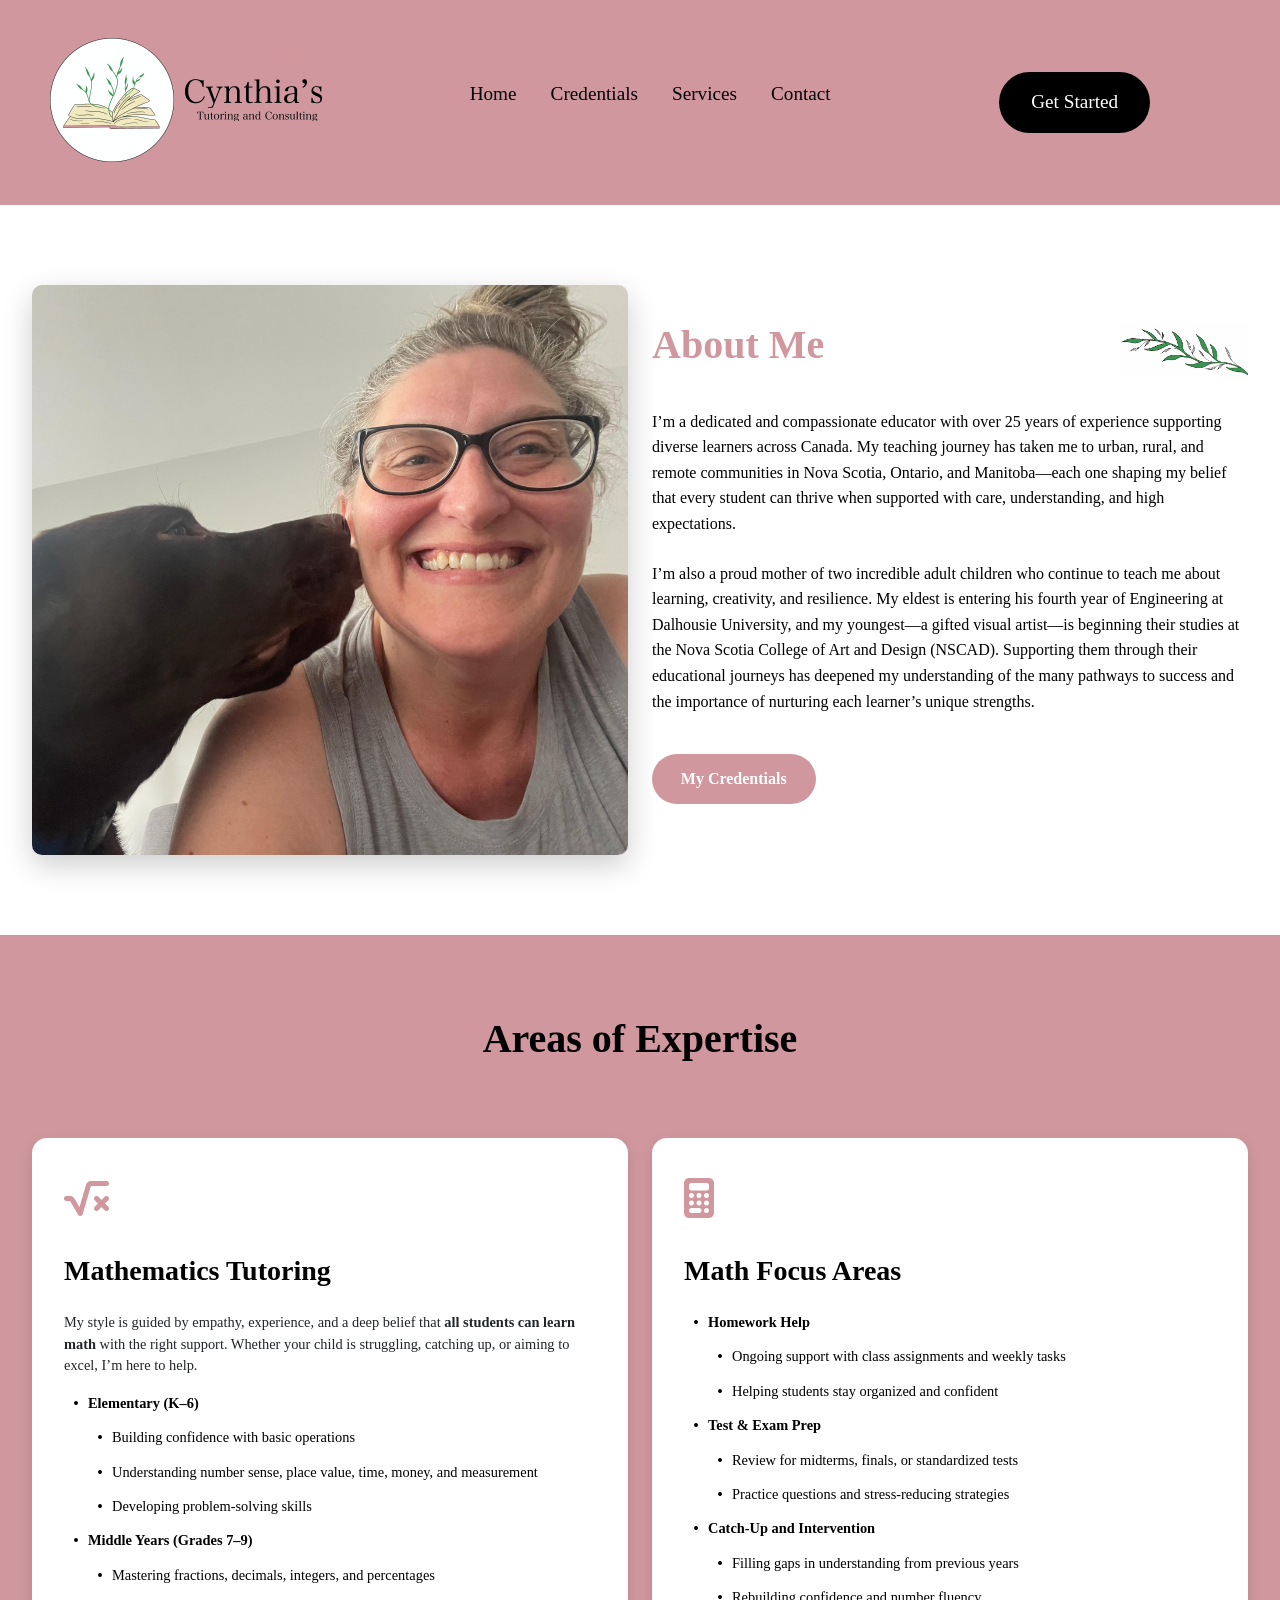
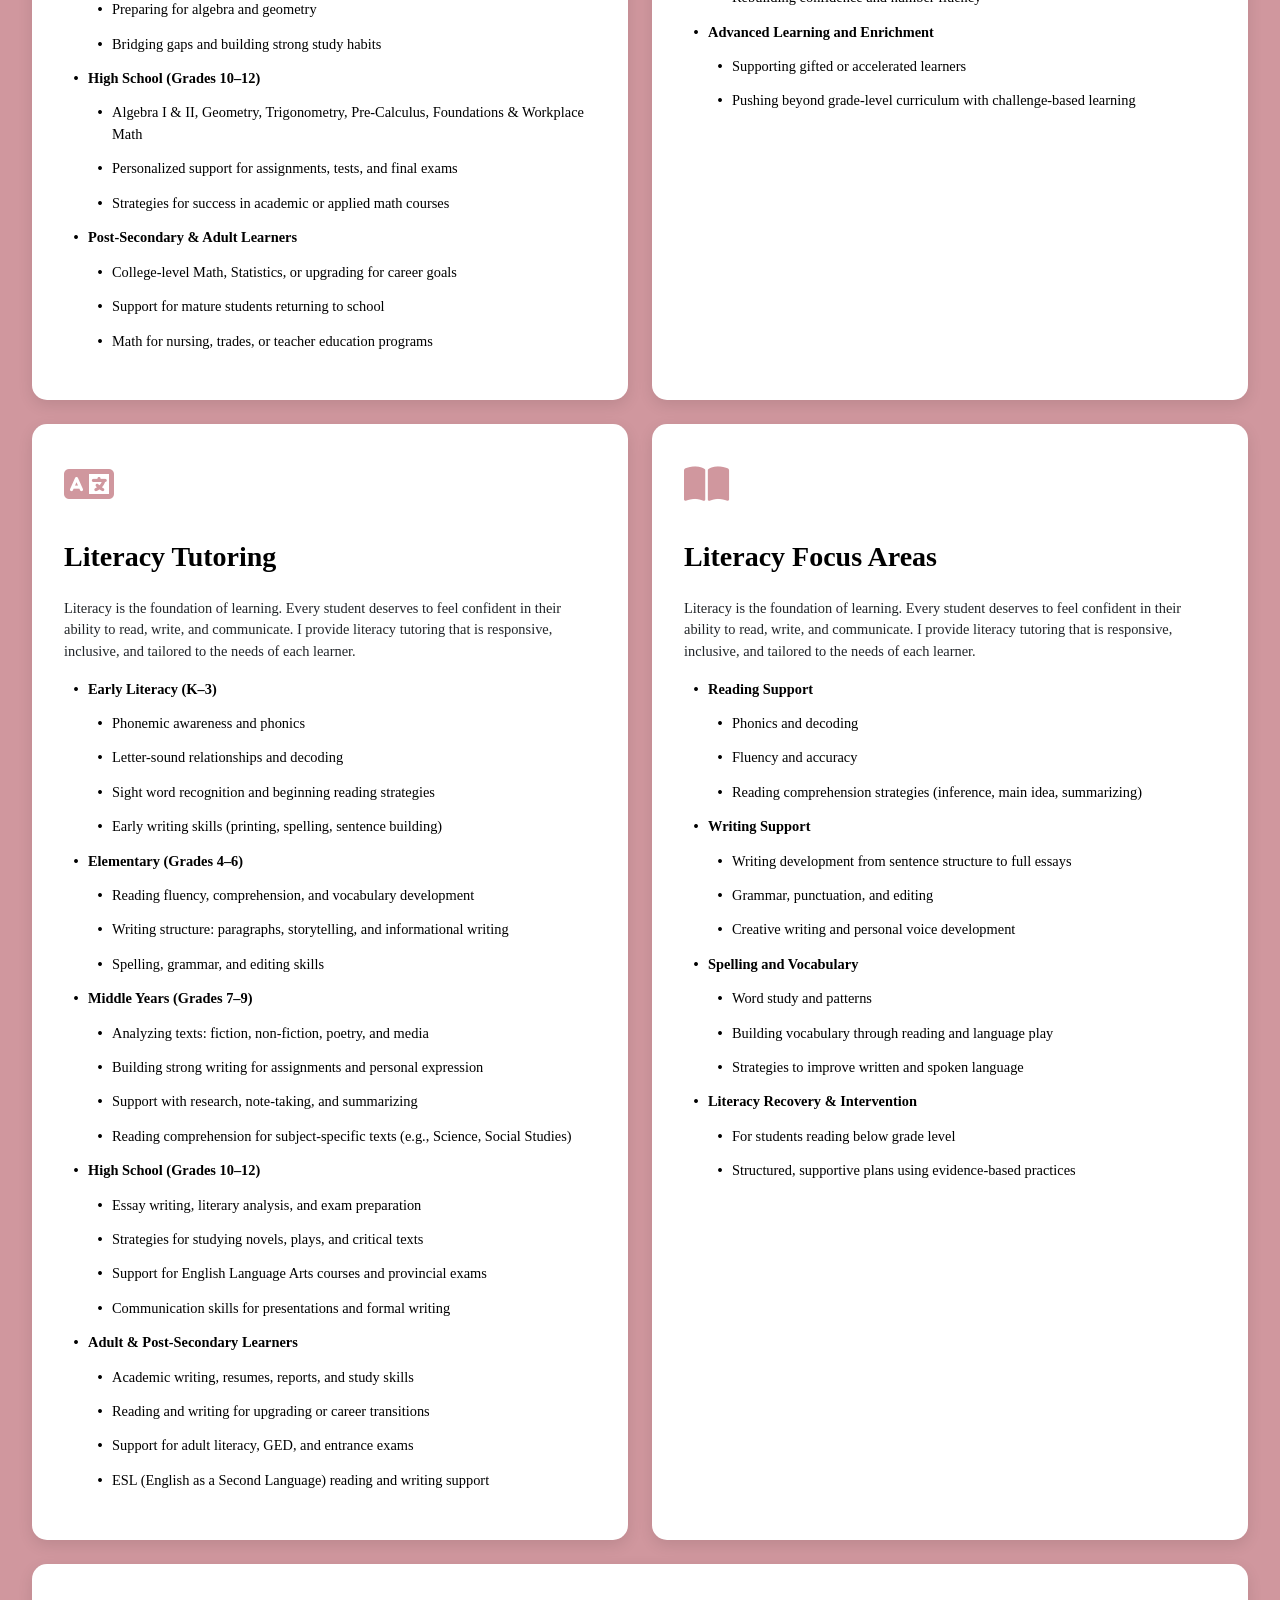
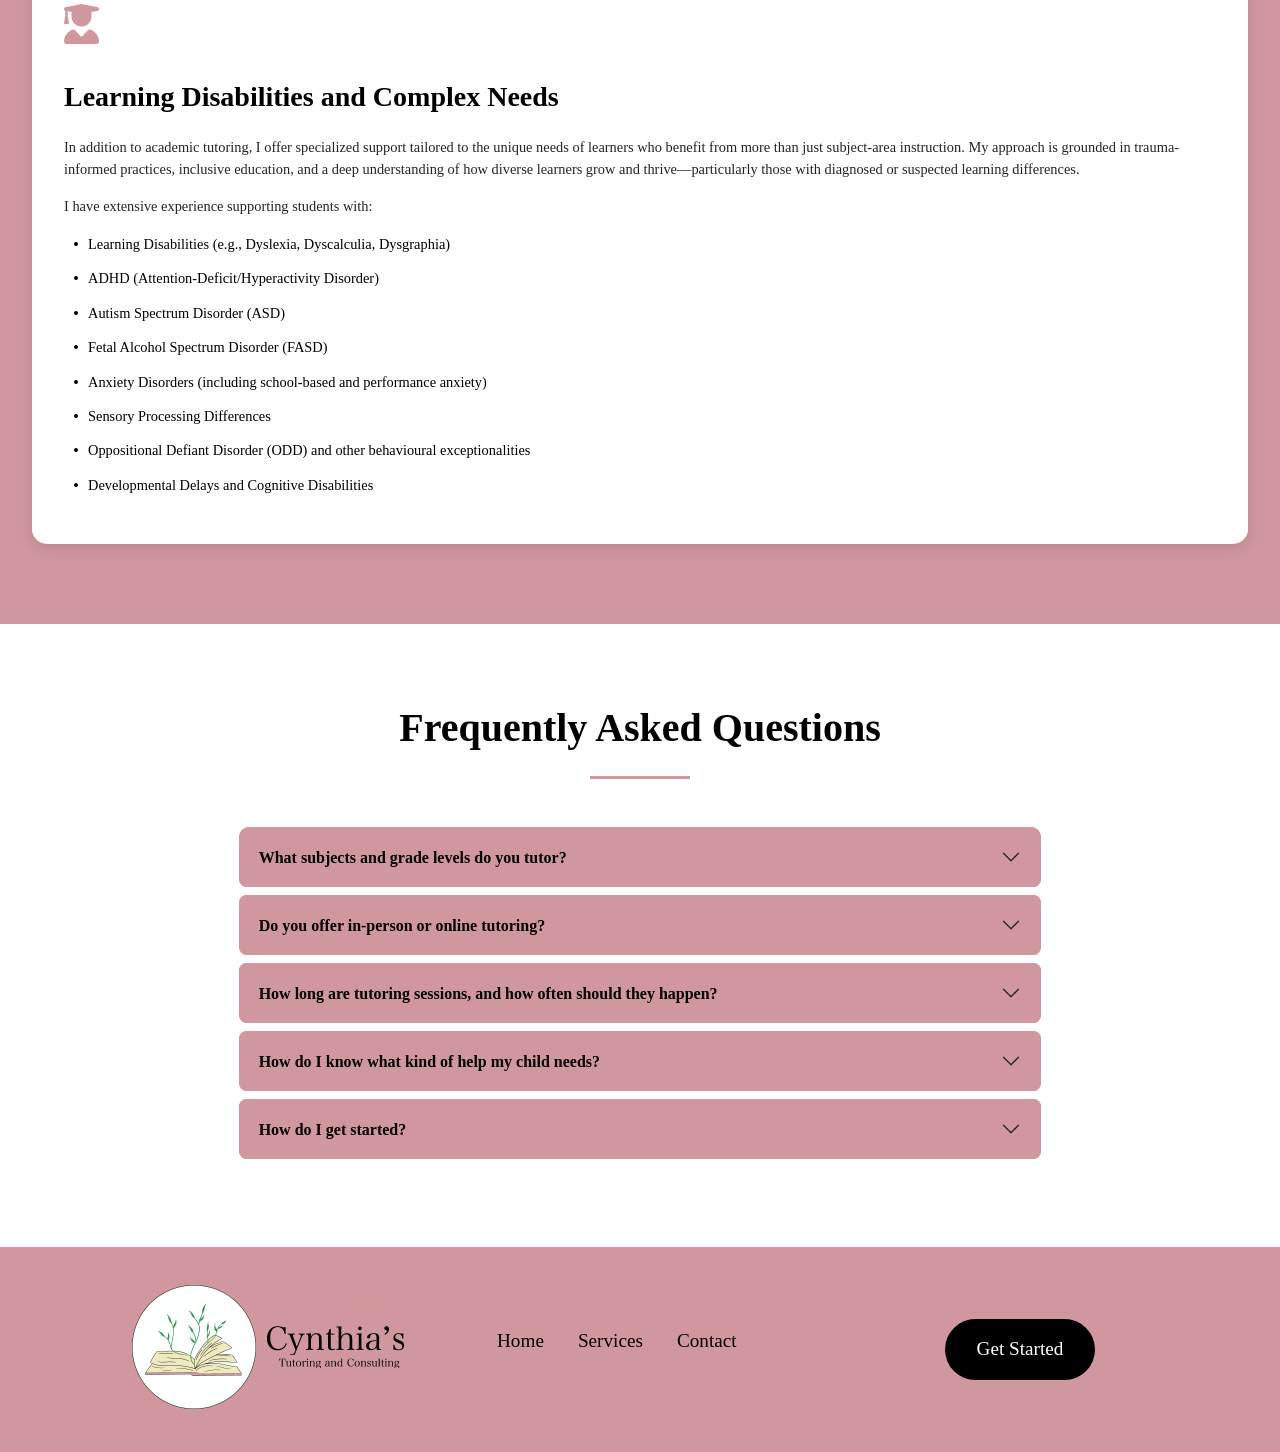
==== commit 694263ef: "title changes" ====
--- a/index.html
+++ b/index.html
@@ -132,7 +132,7 @@
           <div class="col-md-6 mb-4">
             <div class="expertise-card">
               <div class="expertise-icon">
-                <i class="fas fa-square-root-alt"></i>
+                <i class="fa-solid fa-calculator"></i>
               </div>
               <h3>Math Focus Areas</h3>
               <ul>
@@ -213,7 +213,7 @@
           <div class="col-md-6 mb-4">
             <div class="expertise-card">
               <div class="expertise-icon">
-                <i class="fas fa-language"></i>
+                <i class="fas fa-book-open"></i>
               </div>
               <h3>Literacy Focus Areas</h3>
               <p>Literacy is the foundation of learning.  Every student deserves to feel confident in their ability to read, write, and communicate. I provide literacy tutoring that is responsive, inclusive, and tailored to the needs of each learner.</p>
--- a/styles.css
+++ b/styles.css
@@ -88,6 +88,7 @@
   display: flex;
   font-size: 4rem;
   padding: 5rem 5rem 2rem 5rem;
+  font-weight: bold;
 }
 
 .testimonials {
@@ -126,6 +127,7 @@
   margin: auto auto 5rem auto;;
   font-size: 4rem;
   padding-top: 5rem;
+  font-weight: bold;
 }
 
 .contact-header::after {
@@ -454,7 +456,7 @@
 .about-text {
   color: black;
   margin-bottom: 1.5rem;
-  font-size: 1.1rem;
+  font-size: 1rem;
   line-height: 1.6;
 }
 
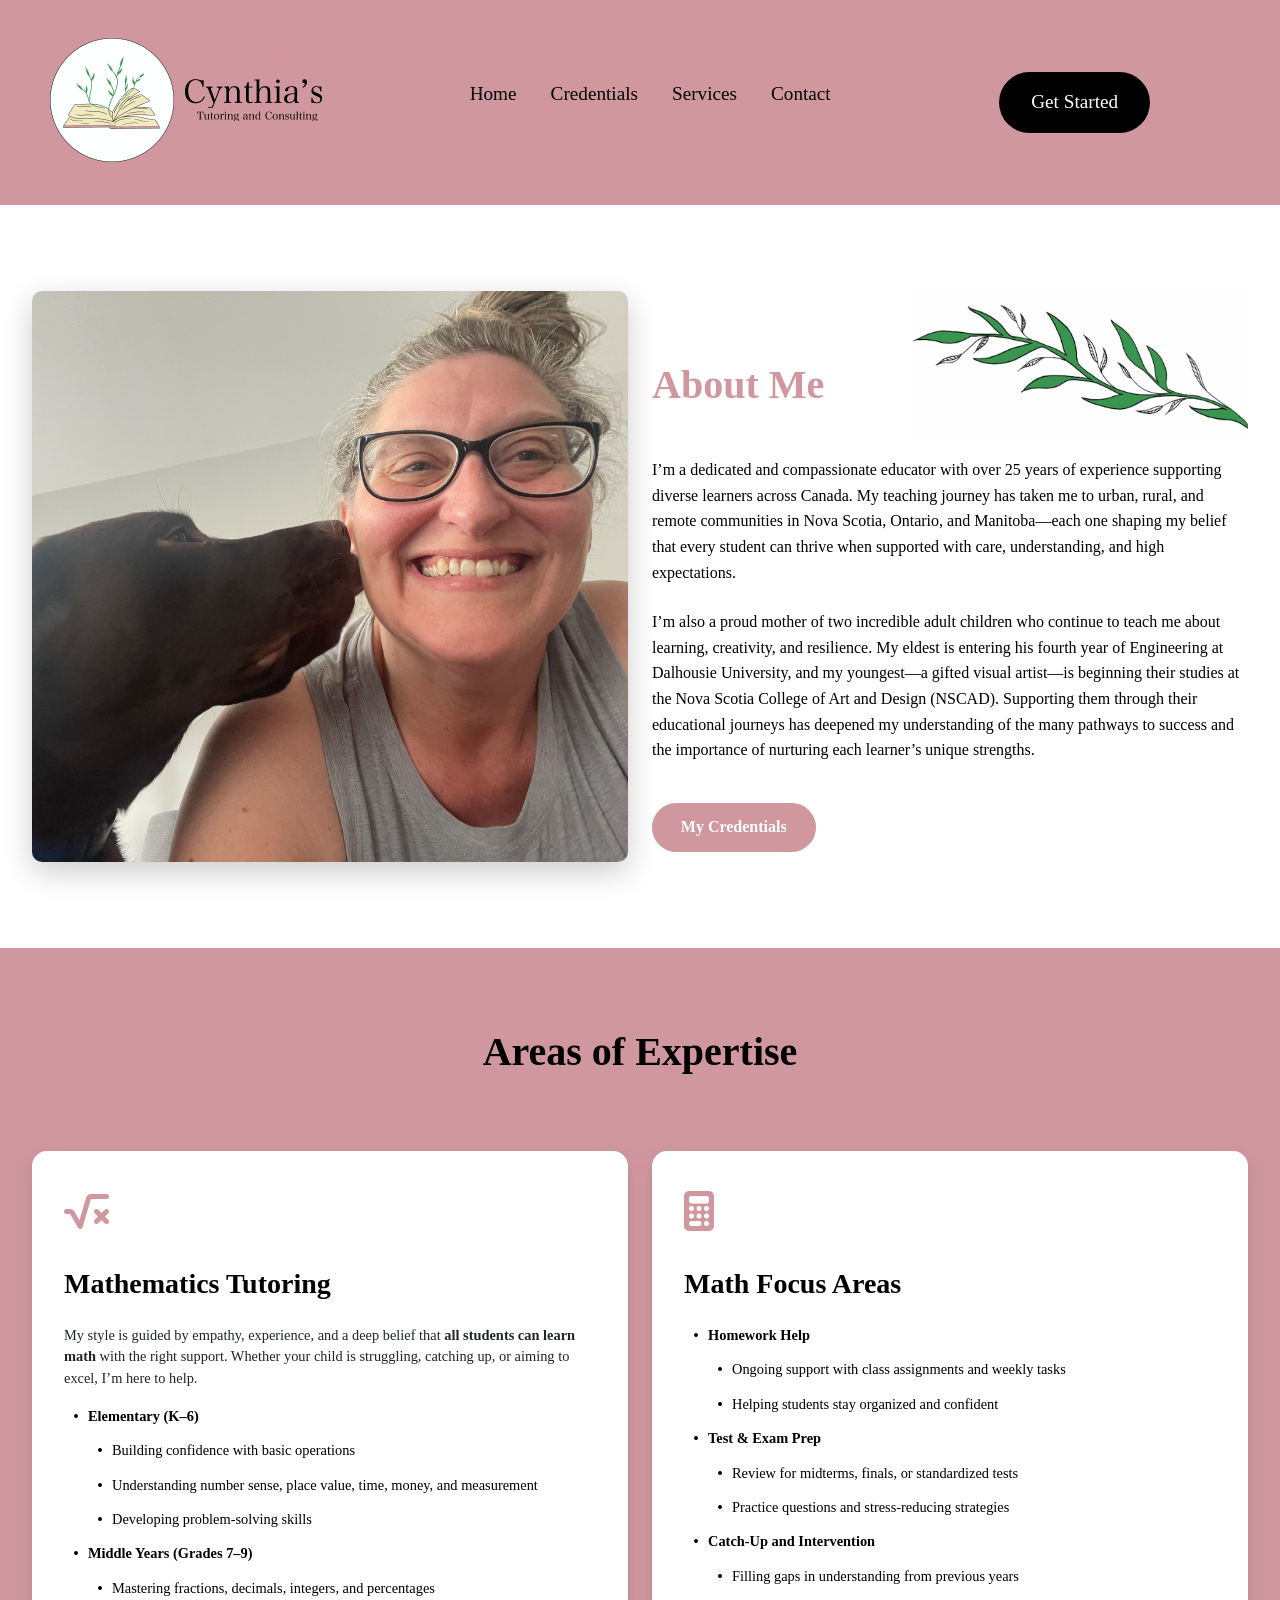
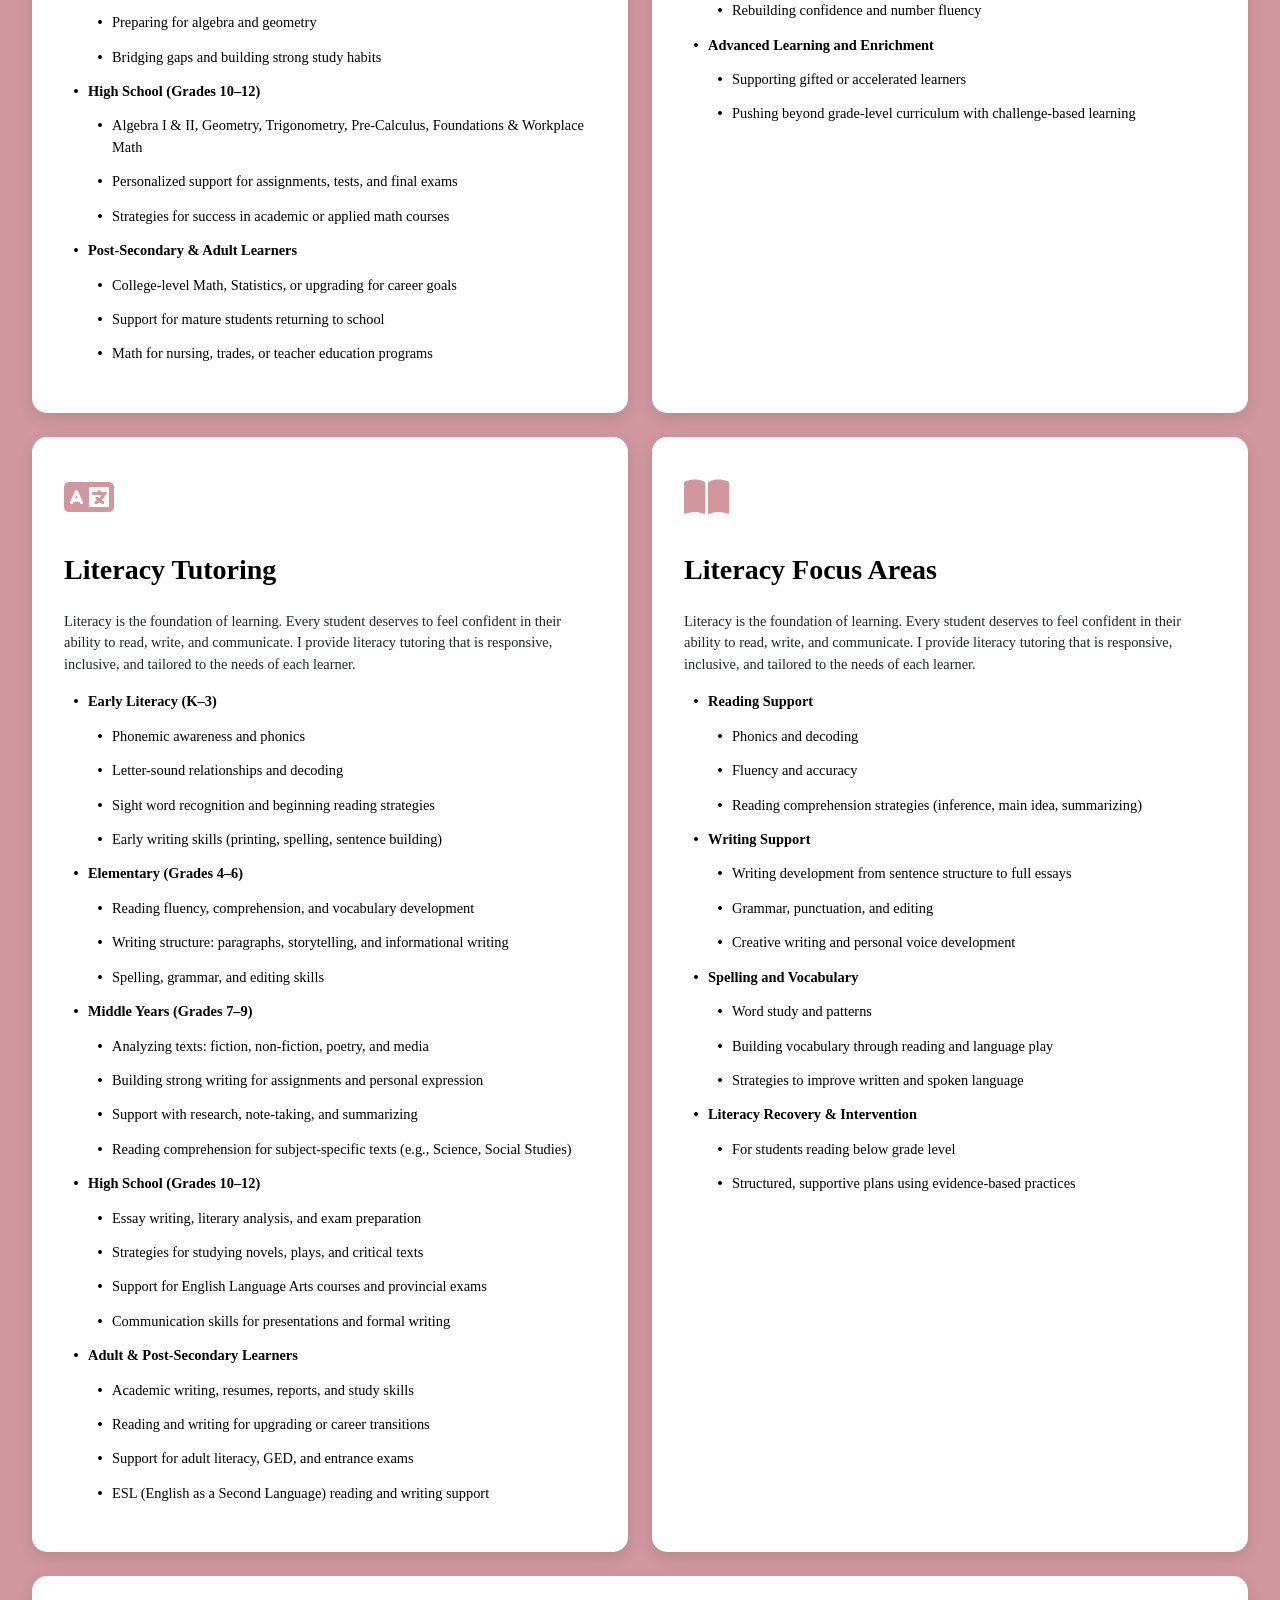
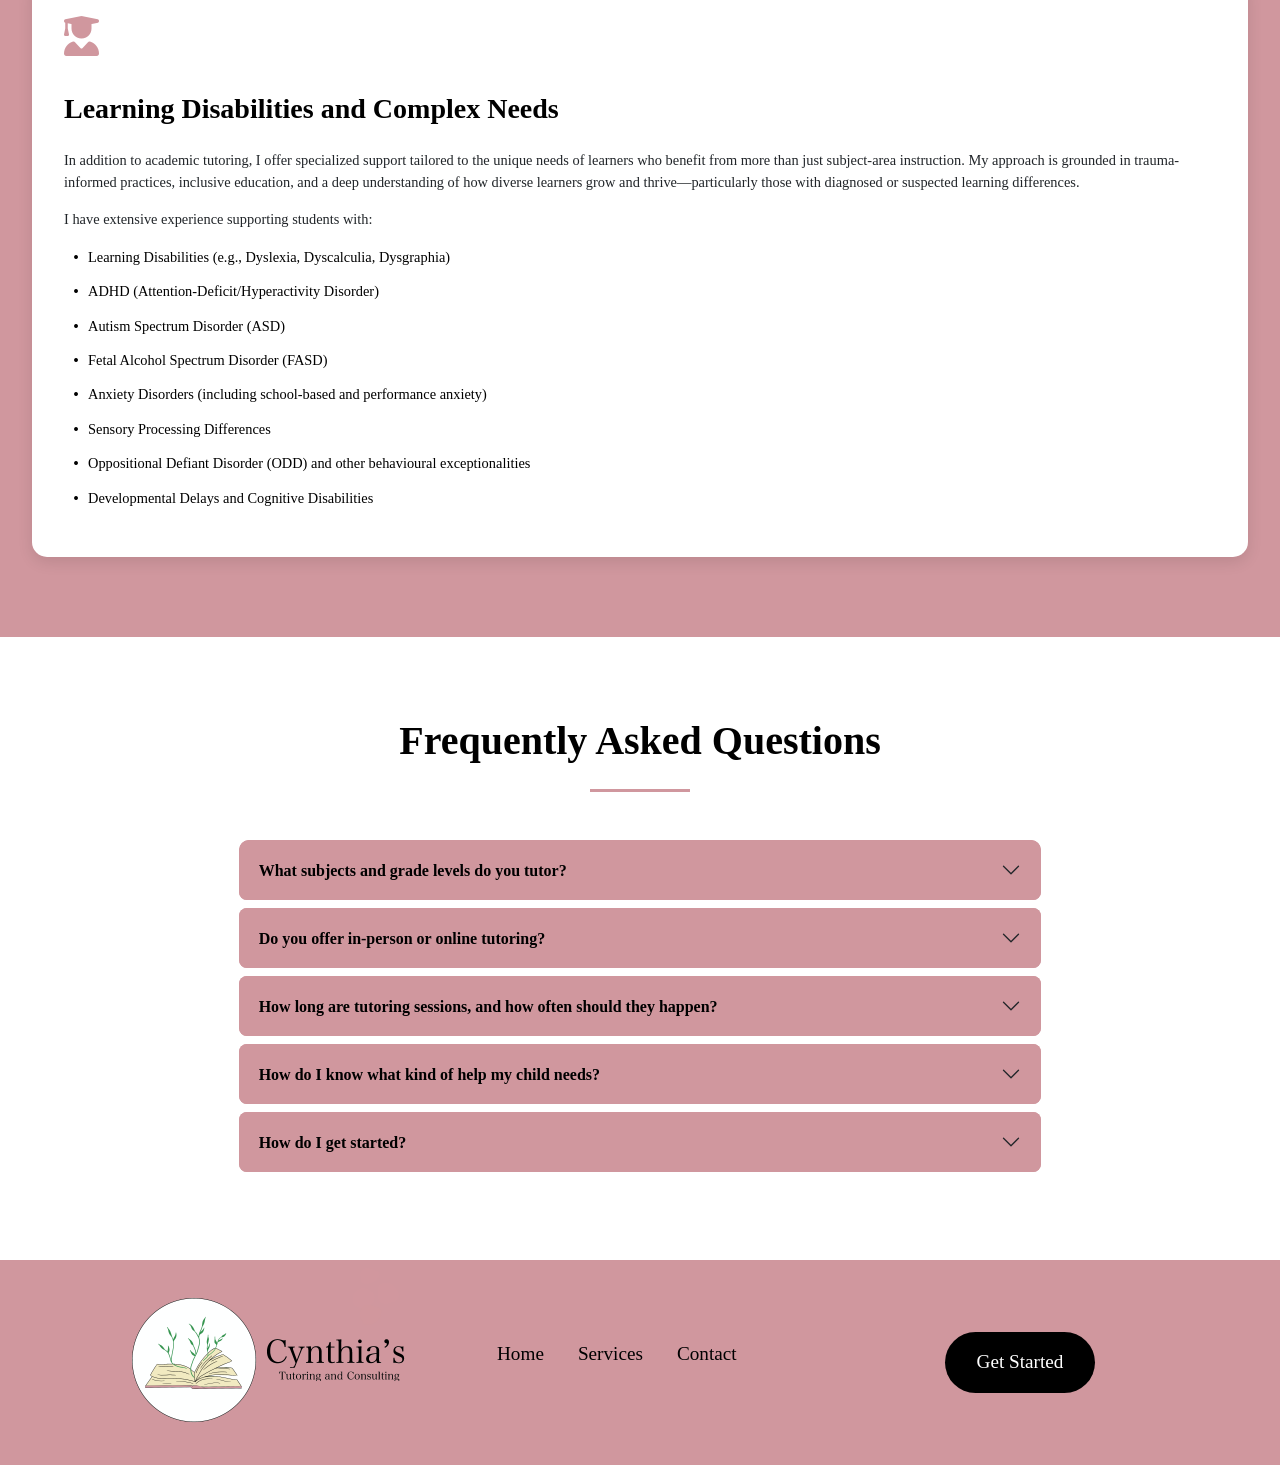
==== commit 5b60001e: "fixed vine image size" ====
--- a/index.html
+++ b/index.html
@@ -79,7 +79,14 @@
             <img src="images/cynthia-selfie.jpg" alt="Picture of Cynthia" class="about-image img-fluid">
           </div>
           <div class="col-lg-6 col-md-12 about-content">
-            <h1 class="leaf-header">About Me<img src="images/leaf.jpg" alt="leaf" class="leaf-image"></h1>
+            <div class="row align-items-end mb-3">
+              <div class="col-5 pe-2">
+                <h1 class="leaf-header mb-0">About Me</h1>
+              </div>
+              <div class="col-7">
+                <img src="images/leaf.jpg" alt="leaf" class="leaf-image">
+              </div>
+            </div>
             <p class="about-text">I’m a dedicated and compassionate educator with over 25 years of experience supporting diverse learners across Canada. My teaching journey has taken me to urban, rural, and remote communities in Nova Scotia, Ontario, and Manitoba—each one shaping my belief that every student can thrive when supported with care, understanding, and high expectations.</p>
             <p class="about-text">I’m also a proud mother of two incredible adult children who continue to teach me about learning, creativity, and resilience. My eldest is entering his fourth year of Engineering at Dalhousie University, and my youngest—a gifted visual artist—is beginning their studies at the Nova Scotia College of Art and Design (NSCAD). Supporting them through their educational journeys has deepened my understanding of the many pathways to success and the importance of nurturing each learner’s unique strengths.</p>
             <button id="aboutButton" class="about-button">My Credentials</button>
--- a/styles.css
+++ b/styles.css
@@ -925,11 +925,10 @@
 }
 
 .leaf-image {
-  width: 15vw;
+  width: 100%;
   height: auto;
-  float: right;
-  vertical-align: top;
-}
+}
+
 
 @media (max-width: 992px) {
   .leaf-image {
@@ -951,11 +950,6 @@
   }
 }
 
-@media (min-width: 1245px) {
-  .leaf-image {
-    width: 10vw;
-  }
-}
 
 /* Credentials Page Styles */
 .credentials-section {
